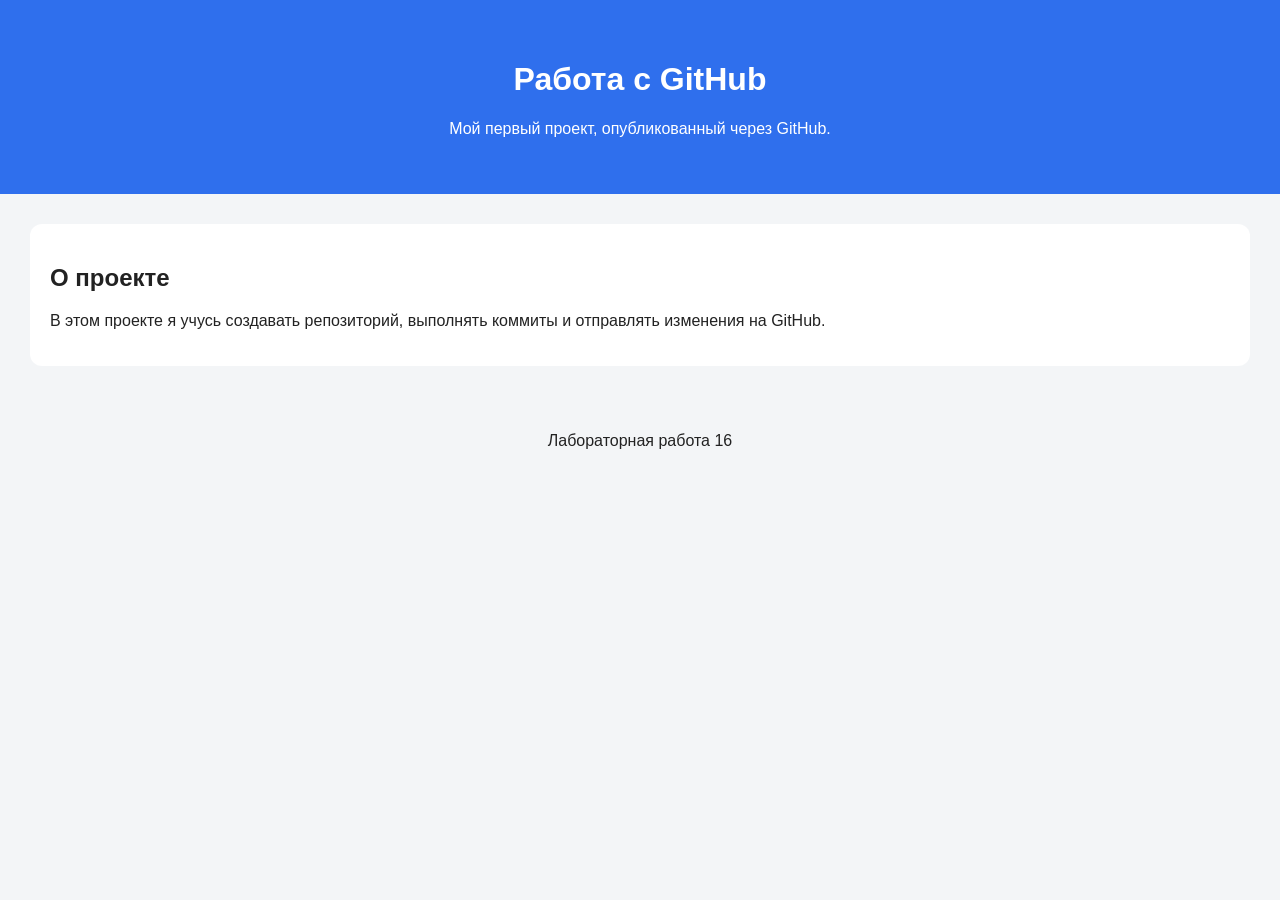
==== index.html @ 00b0c763 "Add main page files" ====
<!DOCTYPE html>
<html lang="ru">
<head>
    <meta charset="UTF-8">
    <title>Лабораторная работа 16</title>
    <link rel="stylesheet" href="style.css">
</head>
<body>
<header>
    <h1>Работа с GitHub</h1>
    <p>Мой первый проект, опубликованный через GitHub.</p>
</header>

<main>
    <section>
        <h2>О проекте</h2>
        <p>В этом проекте я учусь создавать репозиторий, выполнять коммиты и отправлять изменения на GitHub.</p>
    </section>
</main>

<footer>
    <p>Лабораторная работа 16</p>
</footer>

<script src="script.js"></script>
</body>
</html>
---- style.css ----
body {
    margin: 0;
    font-family: Arial, sans-serif;
    background-color: #f3f5f7;
    color: #222;
}

header {
    background-color: #2f6fed;
    color: white;
    padding: 40px;
    text-align: center;
}

main {
    padding: 30px;
}

section {
    background-color: white;
    padding: 20px;
    border-radius: 12px;
}

footer {
    text-align: center;
    padding: 20px;
}
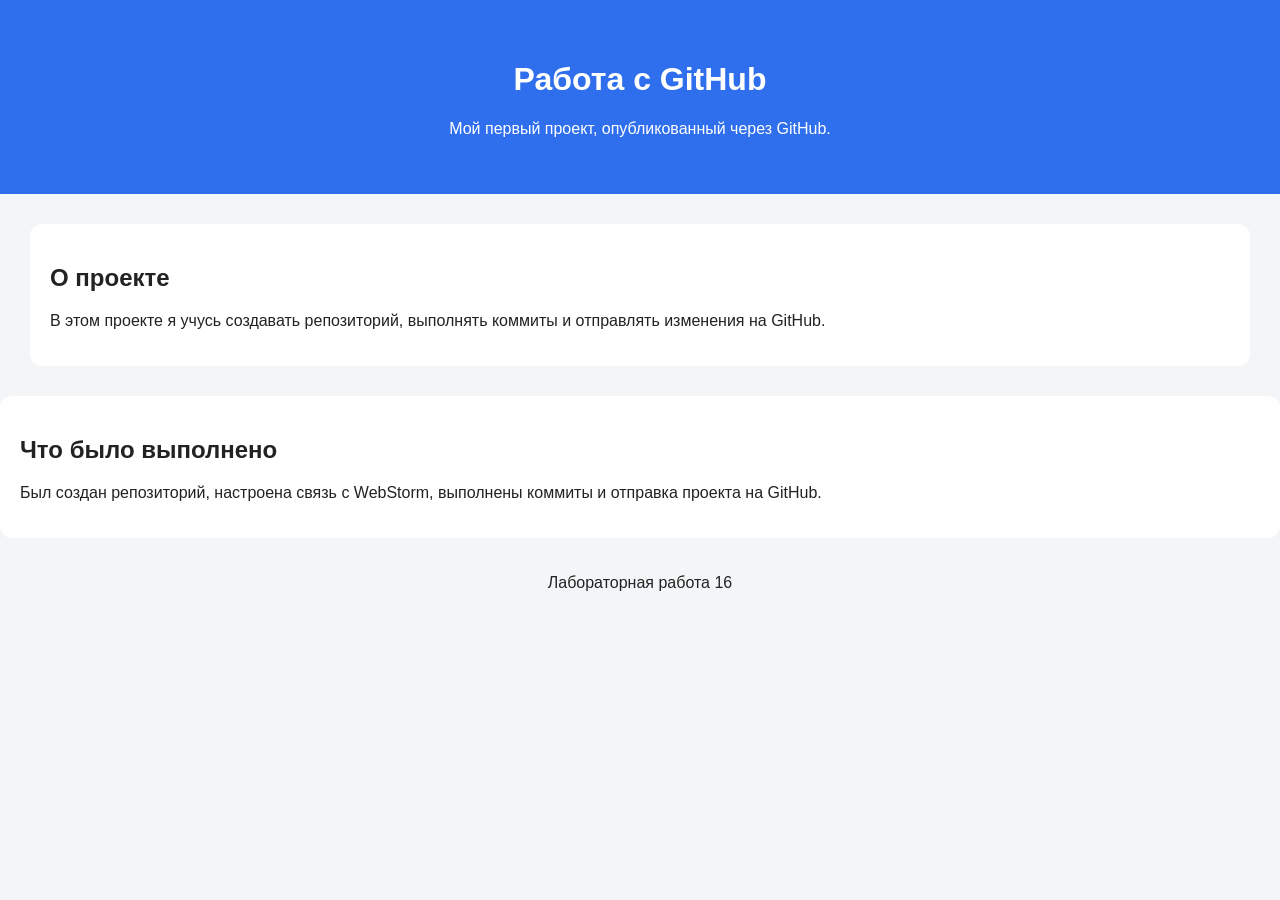
==== commit ae78644e: "Update page content" ====
--- a/index.html
+++ b/index.html
@@ -17,11 +17,15 @@
         <p>В этом проекте я учусь создавать репозиторий, выполнять коммиты и отправлять изменения на GitHub.</p>
     </section>
 </main>
+<section>
+    <h2>Что было выполнено</h2>
+    <p>Был создан репозиторий, настроена связь с WebStorm, выполнены коммиты и отправка проекта на GitHub.</p>
+</section>
 
 <footer>
     <p>Лабораторная работа 16</p>
 </footer>
 
-<script src="script.js"></script>
+
 </body>
 </html>
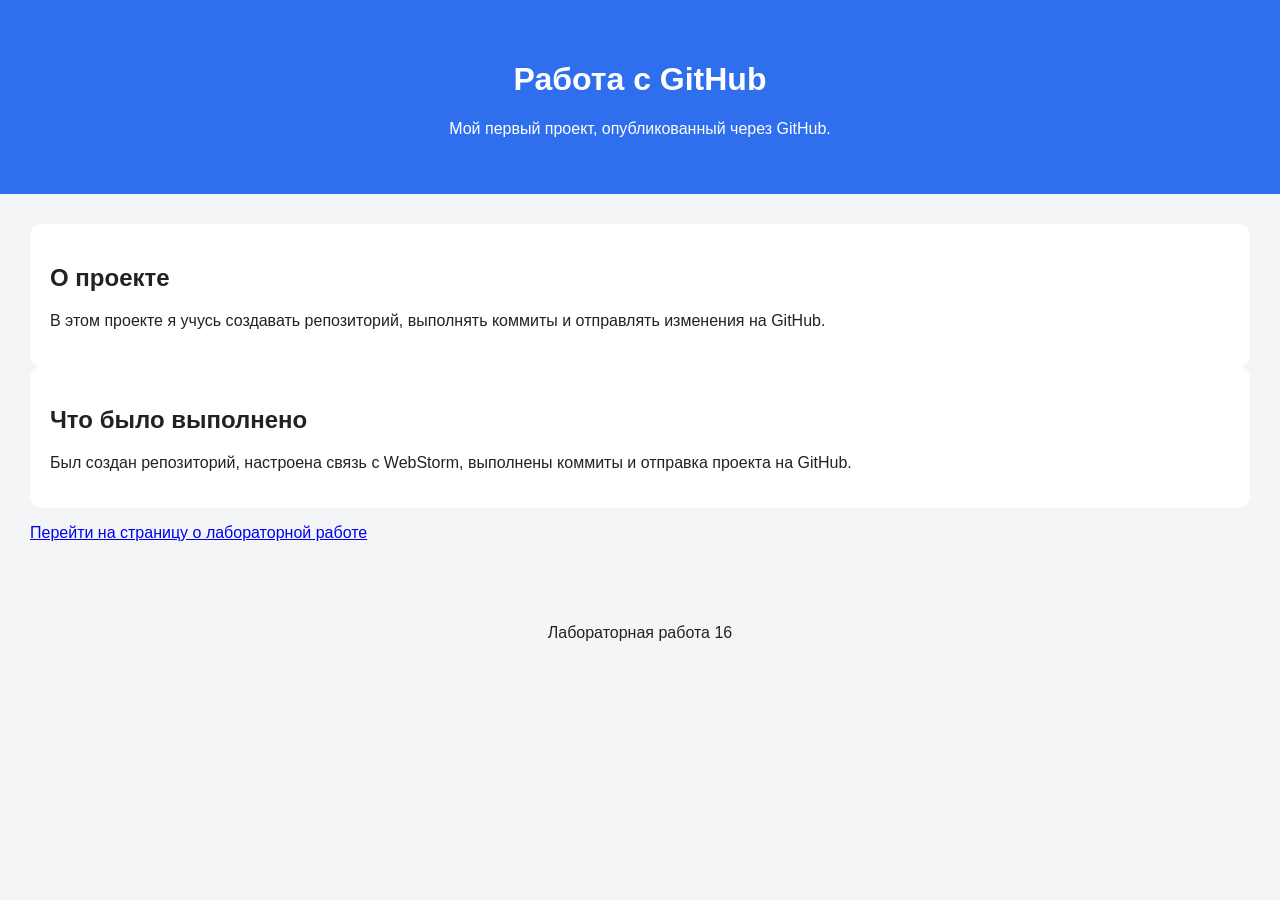
==== commit b759d427: "Add about page" ====
--- a/index.html
+++ b/index.html
@@ -16,11 +16,15 @@
         <h2>О проекте</h2>
         <p>В этом проекте я учусь создавать репозиторий, выполнять коммиты и отправлять изменения на GitHub.</p>
     </section>
+
+    <section>
+        <h2>Что было выполнено</h2>
+        <p>Был создан репозиторий, настроена связь с WebStorm, выполнены коммиты и отправка проекта на GitHub.</p>
+    </section>
+
+    <p><a href="about.html">Перейти на страницу о лабораторной работе</a></p>
 </main>
-<section>
-    <h2>Что было выполнено</h2>
-    <p>Был создан репозиторий, настроена связь с WebStorm, выполнены коммиты и отправка проекта на GitHub.</p>
-</section>
+
 
 <footer>
     <p>Лабораторная работа 16</p>
